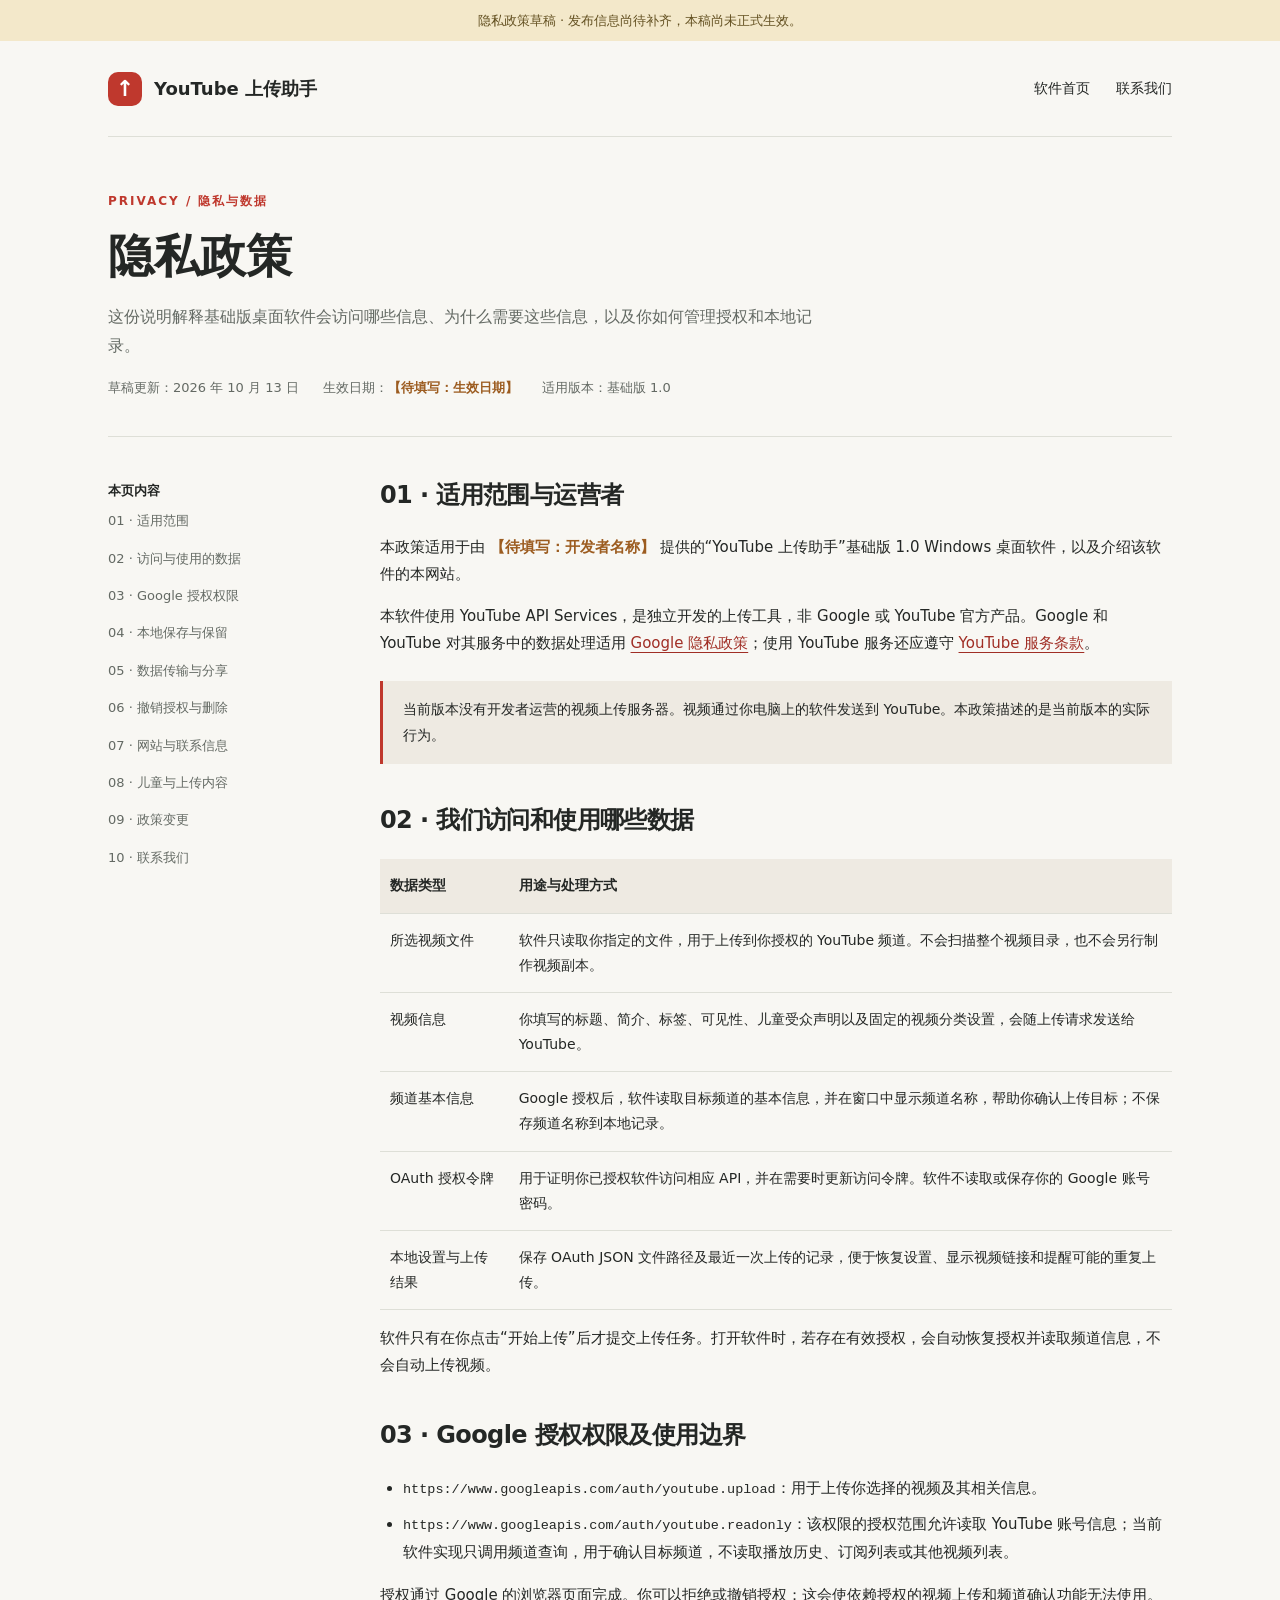
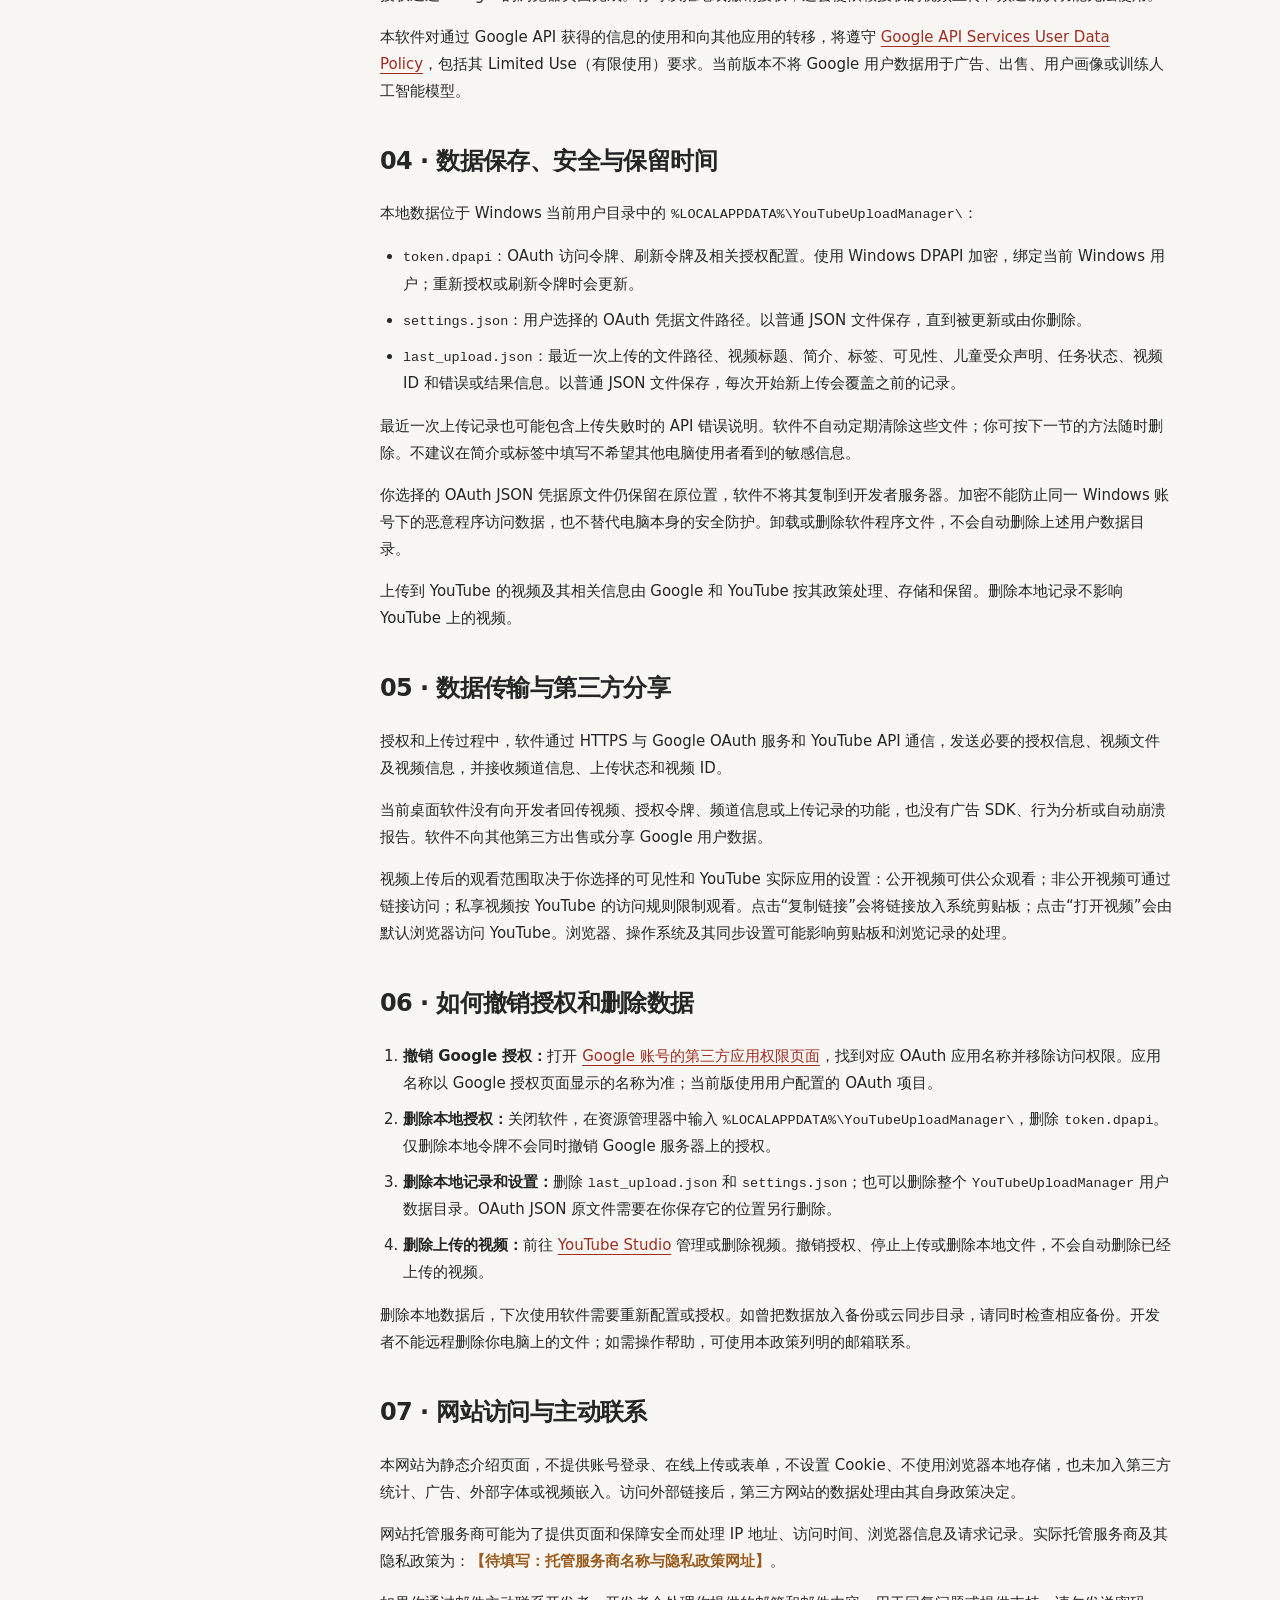
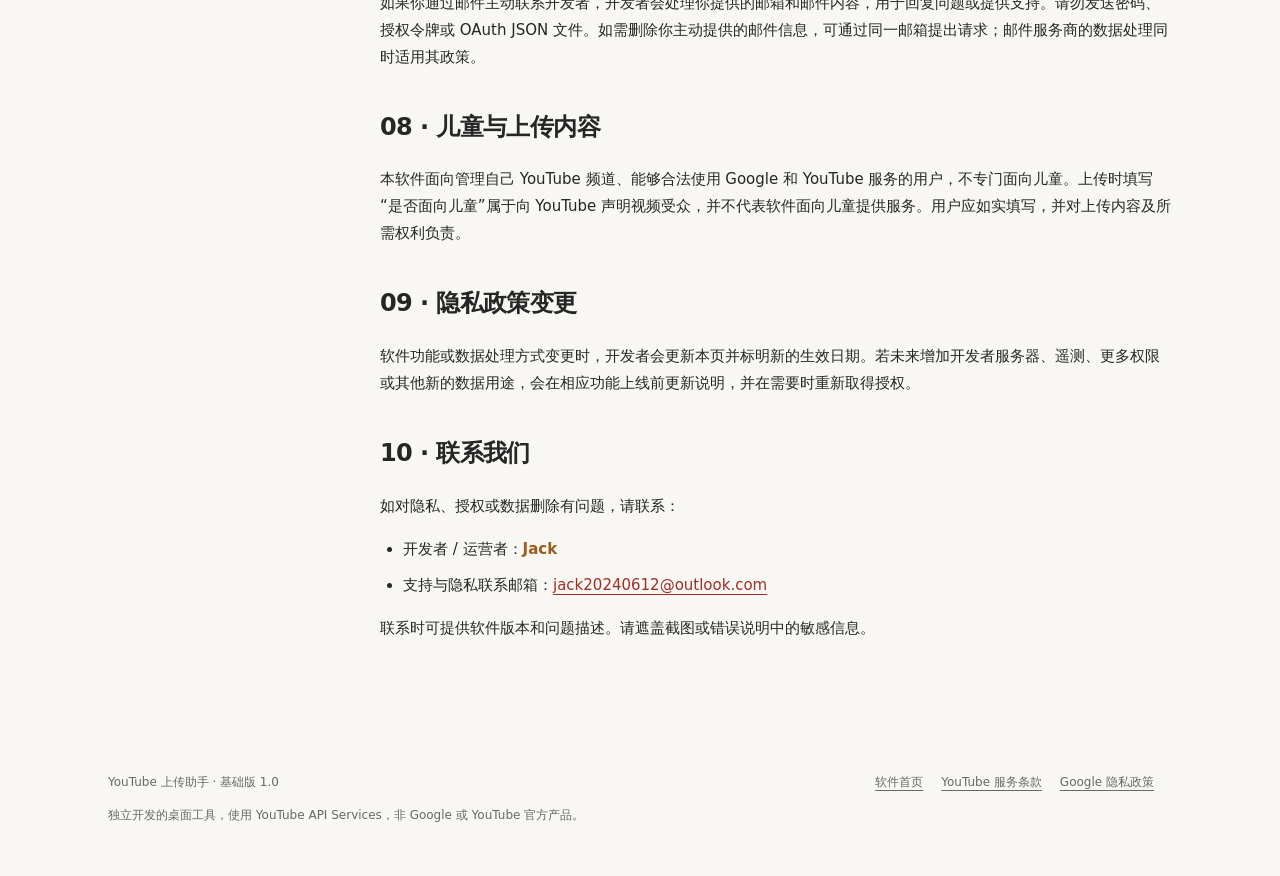
==== privacy.html @ 5f0cdc06 "Add files via upload" ====
<!doctype html>
<html lang="zh-CN">
<head>
  <meta charset="utf-8">
  <meta name="viewport" content="width=device-width, initial-scale=1">
  <meta name="description" content="了解 YouTube 上传助手访问的数据、Google 授权权限、本地保存方式，以及撤销授权与删除数据的方法。">
  <meta name="robots" content="noindex">
  <title>隐私政策 — YouTube 上传助手</title>
  <link rel="stylesheet" href="styles.css">
</head>
<body>
  <a class="skip" href="#main">跳到正文</a>
  <!-- 发布前：补齐运营者与联系方式，确认全部处理方式与实际版本一致，再更新生效日期。 -->
  <div class="draft">隐私政策草稿 · 发布信息尚待补齐，本稿尚未正式生效。</div>
  <div class="wrap">
    <header class="nav"><a class="brand" href="index.html"><span class="mark" aria-hidden="true">↑</span>YouTube 上传助手</a><nav class="nav-links" aria-label="主导航"><a href="index.html">软件首页</a><a href="index.html#contact">联系我们</a></nav></header>
    <main id="main">
      <header class="policy-header"><span class="eyebrow">Privacy / 隐私与数据</span><h1>隐私政策</h1><p>这份说明解释基础版桌面软件会访问哪些信息、为什么需要这些信息，以及你如何管理授权和本地记录。</p><div class="policy-meta"><span>草稿更新：2026 年 10 月 13 日</span><span>生效日期：<strong class="placeholder">【待填写：生效日期】</strong></span><span>适用版本：基础版 1.0</span></div></header>
      <div class="policy-layout">
        <nav class="toc" aria-label="隐私政策目录"><strong>本页内容</strong><a href="#scope">01 · 适用范围</a><a href="#data">02 · 访问与使用的数据</a><a href="#permissions">03 · Google 授权权限</a><a href="#storage">04 · 本地保存与保留</a><a href="#sharing">05 · 数据传输与分享</a><a href="#control">06 · 撤销授权与删除</a><a href="#website">07 · 网站与联系信息</a><a href="#children">08 · 儿童与上传内容</a><a href="#changes">09 · 政策变更</a><a href="#contact">10 · 联系我们</a></nav>
        <article class="policy-body">
          <section id="scope"><h2>01 · 适用范围与运营者</h2><p>本政策适用于由 <strong class="placeholder">【待填写：开发者名称】</strong> 提供的“YouTube 上传助手”基础版 1.0 Windows 桌面软件，以及介绍该软件的本网站。</p><p>本软件使用 YouTube API Services，是独立开发的上传工具，非 Google 或 YouTube 官方产品。Google 和 YouTube 对其服务中的数据处理适用 <a href="https://policies.google.com/privacy">Google 隐私政策</a>；使用 YouTube 服务还应遵守 <a href="https://www.youtube.com/t/terms">YouTube 服务条款</a>。</p><div class="notice">当前版本没有开发者运营的视频上传服务器。视频通过你电脑上的软件发送到 YouTube。本政策描述的是当前版本的实际行为。</div></section>
          <section id="data"><h2>02 · 我们访问和使用哪些数据</h2><div class="table-scroll"><table><thead><tr><th scope="col">数据类型</th><th scope="col">用途与处理方式</th></tr></thead><tbody>
            <tr><td>所选视频文件</td><td>软件只读取你指定的文件，用于上传到你授权的 YouTube 频道。不会扫描整个视频目录，也不会另行制作视频副本。</td></tr>
            <tr><td>视频信息</td><td>你填写的标题、简介、标签、可见性、儿童受众声明以及固定的视频分类设置，会随上传请求发送给 YouTube。</td></tr>
            <tr><td>频道基本信息</td><td>Google 授权后，软件读取目标频道的基本信息，并在窗口中显示频道名称，帮助你确认上传目标；不保存频道名称到本地记录。</td></tr>
            <tr><td>OAuth 授权令牌</td><td>用于证明你已授权软件访问相应 API，并在需要时更新访问令牌。软件不读取或保存你的 Google 账号密码。</td></tr>
            <tr><td>本地设置与上传结果</td><td>保存 OAuth JSON 文件路径及最近一次上传的记录，便于恢复设置、显示视频链接和提醒可能的重复上传。</td></tr>
          </tbody></table></div><p>软件只有在你点击“开始上传”后才提交上传任务。打开软件时，若存在有效授权，会自动恢复授权并读取频道信息，不会自动上传视频。</p></section>
          <section id="permissions"><h2>03 · Google 授权权限及使用边界</h2><ul><li><code>https://www.googleapis.com/auth/youtube.upload</code>：用于上传你选择的视频及其相关信息。</li><li><code>https://www.googleapis.com/auth/youtube.readonly</code>：该权限的授权范围允许读取 YouTube 账号信息；当前软件实现只调用频道查询，用于确认目标频道，不读取播放历史、订阅列表或其他视频列表。</li></ul><p>授权通过 Google 的浏览器页面完成。你可以拒绝或撤销授权；这会使依赖授权的视频上传和频道确认功能无法使用。</p><p>本软件对通过 Google API 获得的信息的使用和向其他应用的转移，将遵守 <a href="https://developers.google.com/terms/api-services-user-data-policy">Google API Services User Data Policy</a>，包括其 Limited Use（有限使用）要求。当前版本不将 Google 用户数据用于广告、出售、用户画像或训练人工智能模型。</p></section>
          <section id="storage"><h2>04 · 数据保存、安全与保留时间</h2><p>本地数据位于 Windows 当前用户目录中的 <code>%LOCALAPPDATA%\YouTubeUploadManager\</code>：</p><ul><li><code>token.dpapi</code>：OAuth 访问令牌、刷新令牌及相关授权配置。使用 Windows DPAPI 加密，绑定当前 Windows 用户；重新授权或刷新令牌时会更新。</li><li><code>settings.json</code>：用户选择的 OAuth 凭据文件路径。以普通 JSON 文件保存，直到被更新或由你删除。</li><li><code>last_upload.json</code>：最近一次上传的文件路径、视频标题、简介、标签、可见性、儿童受众声明、任务状态、视频 ID 和错误或结果信息。以普通 JSON 文件保存，每次开始新上传会覆盖之前的记录。</li></ul><p>最近一次上传记录也可能包含上传失败时的 API 错误说明。软件不自动定期清除这些文件；你可按下一节的方法随时删除。不建议在简介或标签中填写不希望其他电脑使用者看到的敏感信息。</p><p>你选择的 OAuth JSON 凭据原文件仍保留在原位置，软件不将其复制到开发者服务器。加密不能防止同一 Windows 账号下的恶意程序访问数据，也不替代电脑本身的安全防护。卸载或删除软件程序文件，不会自动删除上述用户数据目录。</p><p>上传到 YouTube 的视频及其相关信息由 Google 和 YouTube 按其政策处理、存储和保留。删除本地记录不影响 YouTube 上的视频。</p></section>
          <section id="sharing"><h2>05 · 数据传输与第三方分享</h2><p>授权和上传过程中，软件通过 HTTPS 与 Google OAuth 服务和 YouTube API 通信，发送必要的授权信息、视频文件及视频信息，并接收频道信息、上传状态和视频 ID。</p><p>当前桌面软件没有向开发者回传视频、授权令牌、频道信息或上传记录的功能，也没有广告 SDK、行为分析或自动崩溃报告。软件不向其他第三方出售或分享 Google 用户数据。</p><p>视频上传后的观看范围取决于你选择的可见性和 YouTube 实际应用的设置：公开视频可供公众观看；非公开视频可通过链接访问；私享视频按 YouTube 的访问规则限制观看。点击“复制链接”会将链接放入系统剪贴板；点击“打开视频”会由默认浏览器访问 YouTube。浏览器、操作系统及其同步设置可能影响剪贴板和浏览记录的处理。</p></section>
          <section id="control"><h2>06 · 如何撤销授权和删除数据</h2><ol><li><strong>撤销 Google 授权：</strong>打开 <a href="https://myaccount.google.com/permissions">Google 账号的第三方应用权限页面</a>，找到对应 OAuth 应用名称并移除访问权限。应用名称以 Google 授权页面显示的名称为准；当前版使用用户配置的 OAuth 项目。</li><li><strong>删除本地授权：</strong>关闭软件，在资源管理器中输入 <code>%LOCALAPPDATA%\YouTubeUploadManager\</code>，删除 <code>token.dpapi</code>。仅删除本地令牌不会同时撤销 Google 服务器上的授权。</li><li><strong>删除本地记录和设置：</strong>删除 <code>last_upload.json</code> 和 <code>settings.json</code>；也可以删除整个 <code>YouTubeUploadManager</code> 用户数据目录。OAuth JSON 原文件需要在你保存它的位置另行删除。</li><li><strong>删除上传的视频：</strong>前往 <a href="https://studio.youtube.com/">YouTube Studio</a> 管理或删除视频。撤销授权、停止上传或删除本地文件，不会自动删除已经上传的视频。</li></ol><p>删除本地数据后，下次使用软件需要重新配置或授权。如曾把数据放入备份或云同步目录，请同时检查相应备份。开发者不能远程删除你电脑上的文件；如需操作帮助，可使用本政策列明的邮箱联系。</p></section>
          <section id="website"><h2>07 · 网站访问与主动联系</h2><p>本网站为静态介绍页面，不提供账号登录、在线上传或表单，不设置 Cookie、不使用浏览器本地存储，也未加入第三方统计、广告、外部字体或视频嵌入。访问外部链接后，第三方网站的数据处理由其自身政策决定。</p><p>网站托管服务商可能为了提供页面和保障安全而处理 IP 地址、访问时间、浏览器信息及请求记录。实际托管服务商及其隐私政策为：<strong class="placeholder">【待填写：托管服务商名称与隐私政策网址】</strong>。</p><p>如果你通过邮件主动联系开发者，开发者会处理你提供的邮箱和邮件内容，用于回复问题或提供支持。请勿发送密码、授权令牌或 OAuth JSON 文件。如需删除你主动提供的邮件信息，可通过同一邮箱提出请求；邮件服务商的数据处理同时适用其政策。</p></section>
          <section id="children"><h2>08 · 儿童与上传内容</h2><p>本软件面向管理自己 YouTube 频道、能够合法使用 Google 和 YouTube 服务的用户，不专门面向儿童。上传时填写“是否面向儿童”属于向 YouTube 声明视频受众，并不代表软件面向儿童提供服务。用户应如实填写，并对上传内容及所需权利负责。</p></section>
          <section id="changes"><h2>09 · 隐私政策变更</h2><p>软件功能或数据处理方式变更时，开发者会更新本页并标明新的生效日期。若未来增加开发者服务器、遥测、更多权限或其他新的数据用途，会在相应功能上线前更新说明，并在需要时重新取得授权。</p></section>
          <section id="contact"><h2>10 · 联系我们</h2><p>如对隐私、授权或数据删除有问题，请联系：</p><ul><li>开发者 / 运营者：<strong class="placeholder">Jack</strong></li><li>支持与隐私联系邮箱：<a href="mailto:jack20240612@outlook.com">jack20240612@outlook.com</a></li></ul><p>联系时可提供软件版本和问题描述。请遮盖截图或错误说明中的敏感信息。</p></section>
        </article>
      </div>
    </main>
    <footer><div class="footer-line"><span>YouTube 上传助手 · 基础版 1.0</span><div><a href="index.html">软件首页</a><a href="https://www.youtube.com/t/terms">YouTube 服务条款</a><a href="https://policies.google.com/privacy">Google 隐私政策</a></div></div><p>独立开发的桌面工具，使用 YouTube API Services，非 Google 或 YouTube 官方产品。</p></footer>
  </div>
</body>
</html>
---- styles.css ----
:root{--paper:#f8f7f3;--ink:#242725;--muted:#646a64;--line:#dedfd7;--red:#bf382d;--soft:#eeeae2;--white:#fff;--radius:16px}
*{box-sizing:border-box}html{scroll-behavior:smooth;scroll-padding-top:28px}body{margin:0;background:var(--paper);color:var(--ink);font-family:system-ui,-apple-system,"Segoe UI","Microsoft YaHei",sans-serif;line-height:1.8}a{color:inherit;text-underline-offset:4px}a:hover{color:var(--red)}a:focus-visible,summary:focus-visible{outline:3px solid var(--red);outline-offset:5px}::selection{background:#f2c7bf}.wrap{max-width:1120px;margin:auto;padding:0 28px}.skip{position:absolute;left:12px;top:-80px;background:var(--ink);color:white;padding:8px 16px;z-index:10}.skip:focus{top:12px}.draft{padding:9px 28px;background:#f3e8ca;color:#635021;font-size:13px;text-align:center}.nav{display:flex;align-items:center;justify-content:space-between;gap:24px;min-height:96px;border-bottom:1px solid var(--line)}.brand{display:flex;align-items:center;gap:12px;text-decoration:none;font-weight:750;font-size:18px;white-space:nowrap}.mark{width:34px;height:34px;border-radius:10px;background:var(--red);color:white;display:grid;place-items:center;font-size:22px;line-height:1}.nav-links{display:flex;gap:26px;font-size:14px}.nav-links a{text-decoration:none}.eyebrow{display:block;color:var(--red);font-size:12px;font-weight:750;letter-spacing:2px;text-transform:uppercase}.hero{display:grid;grid-template-columns:1.1fr 1fr;gap:64px;align-items:center;padding:82px 0 68px}.hero h1{font-size:clamp(38px,4.6vw,60px);line-height:1.2;letter-spacing:-2px;margin:20px 0 24px;font-weight:760}.hero p{font-size:17px;color:var(--muted);max-width:470px}.actions{display:flex;gap:12px;flex-wrap:wrap;margin:30px 0 20px}.button{display:inline-flex;align-items:center;justify-content:center;padding:12px 22px;background:var(--ink);color:white;border-radius:7px;text-decoration:none;font-size:14px;font-weight:650}.button:hover{background:var(--red);color:white}.button.secondary{background:transparent;color:var(--ink);border:1px solid var(--line)}.small{font-size:13px!important;color:var(--muted)}.window{background:var(--white);border:1px solid var(--line);border-radius:var(--radius);box-shadow:0 18px 48px #272a2510;overflow:hidden;transform:rotate(1deg)}.window-bar{display:flex;align-items:center;gap:6px;border-bottom:1px solid var(--line);padding:14px 18px;font-size:11px;color:var(--muted)}.dot{width:7px;height:7px;border-radius:50%;background:#cccfc9}.window-bar span:last-child{margin-left:auto}.window-body{padding:26px}.mock-title{font-size:18px;font-weight:700;margin-bottom:18px}.file{display:flex;align-items:center;gap:14px;background:var(--paper);padding:18px;border-radius:10px;border:1px dashed #c6c9bf}.file-icon{font-size:24px;color:var(--red)}.file b{font-size:14px;display:block}.file small{color:var(--muted);font-size:12px}.mock-field{padding:14px 0;border-bottom:1px solid #eee;display:flex;justify-content:space-between;font-size:13px}.mock-field span{color:var(--muted)}.mock-status{margin-top:24px;display:flex;justify-content:space-between;align-items:center;font-size:13px}.badge{background:#e9f1e7;color:#466044;padding:3px 9px;border-radius:4px;font-size:11px}.meter{height:6px;background:#eee;border-radius:8px;margin:12px 0}.meter:before{content:"";display:block;height:100%;width:100%;background:#6a8464;border-radius:8px}.mock-result{font-size:12px;color:var(--muted);margin:0}.caption{font-size:11px;text-align:right;color:var(--muted);margin-top:18px}.facts{display:flex;gap:36px;border-top:1px solid var(--line);border-bottom:1px solid var(--line);padding:20px 0;font-size:13px;color:var(--muted)}.facts strong{color:var(--ink);margin-right:8px}.section{padding:64px 0;border-bottom:1px solid var(--line)}h2{font-size:30px;line-height:1.4;letter-spacing:-.6px;margin:12px 0 22px}h3{font-size:18px;line-height:1.5}.section-head{display:flex;align-items:baseline;justify-content:space-between;gap:32px}.section-head p{color:var(--muted);font-size:14px}.features{display:grid;grid-template-columns:repeat(3,1fr);gap:36px;margin-top:22px}.number{font-size:13px;color:var(--red);font-weight:650}.features p{color:var(--muted);font-size:14px}.steps{display:grid;grid-template-columns:repeat(3,1fr);gap:30px;list-style:none;padding:0;margin:30px 0}.steps li{border-left:1px solid var(--line);padding-left:22px}.steps p{color:var(--muted);font-size:14px}.privacy-callout{display:grid;grid-template-columns:1fr 1fr;gap:60px;background:var(--soft);padding:36px;border-radius:var(--radius);margin-top:36px}.privacy-callout p{font-size:14px;color:var(--muted)}.permissions{margin:0;padding:0;list-style:none}.permissions li+li{border-top:1px solid #d6d3c9;margin-top:18px;padding-top:18px}.permissions b{font-size:15px}.permissions code{font-size:11px;color:var(--muted);overflow-wrap:anywhere}.permissions p{margin:3px 0}.contact{display:grid;grid-template-columns:1fr 1fr;gap:36px}.contact p{font-size:14px;color:var(--muted)}.contact-data{padding-top:12px}.contact-data div{padding:12px 0;border-bottom:1px solid var(--line);font-size:14px}.contact-data span{color:var(--muted);display:block;font-size:12px}.placeholder{color:#9c5c20;font-weight:600;overflow-wrap:anywhere}footer{padding:30px 0 40px;color:var(--muted);font-size:12px}.footer-line{display:flex;justify-content:space-between;gap:24px;flex-wrap:wrap}footer a{margin-right:18px}footer p{max-width:850px}.policy-header{padding:54px 0 36px;border-bottom:1px solid var(--line)}.policy-header h1{font-size:46px;line-height:1.3;margin:14px 0 16px}.policy-header p{color:var(--muted);max-width:730px}.policy-layout{display:grid;grid-template-columns:220px minmax(0,1fr);gap:52px;padding:42px 0 60px}.toc{align-self:start;position:sticky;top:24px;font-size:13px}.toc a{display:block;color:var(--muted);text-decoration:none;padding:7px 0}.toc a:hover{color:var(--red)}.policy-body section{margin-bottom:40px}.policy-body h2{font-size:24px;margin-top:0}.policy-body p,.policy-body li{font-size:15px}.policy-body li{margin-bottom:9px}.policy-body ul,.policy-body ol{padding-left:23px}.notice{border-left:3px solid var(--red);background:var(--soft);padding:16px 20px;margin:24px 0;font-size:14px}code{font-family:Consolas,monospace;font-size:.9em;overflow-wrap:anywhere}.table-scroll{overflow-x:auto}table{width:100%;border-collapse:collapse;font-size:14px}th,td{text-align:left;vertical-align:top;border-bottom:1px solid var(--line);padding:14px 10px}th{background:var(--soft);font-weight:650}.policy-body a{color:#a02e25}.policy-meta{display:flex;gap:24px;flex-wrap:wrap;font-size:13px;color:var(--muted)}
@media(max-width:800px){.hero{grid-template-columns:1fr;gap:34px;padding:48px 0}.hero h1{letter-spacing:-1px}.hero p{max-width:none}.window{transform:none;max-width:520px}.features,.steps{grid-template-columns:1fr;gap:14px}.features article{border-top:1px solid var(--line);padding-top:20px}.privacy-callout,.contact{grid-template-columns:1fr;gap:18px}.section-head{display:block}.section{padding:42px 0}.policy-layout{grid-template-columns:1fr;gap:30px}.toc{position:static;border-bottom:1px solid var(--line);padding-bottom:20px;display:flex;flex-wrap:wrap;gap:0 22px}.toc strong{flex-basis:100%}.policy-header h1{font-size:36px}}
@media(max-width:480px){.wrap{padding:0 20px}.nav{min-height:82px;align-items:flex-start;flex-direction:column;justify-content:center;gap:8px;padding:14px 0}.nav-links{gap:20px}.brand{font-size:17px}.hero h1{font-size:38px}.facts{flex-direction:column;gap:8px}.privacy-callout{padding:24px}.window-body{padding:20px}.draft{padding:9px 20px;text-align:left}.policy-meta{gap:6px 20px}}
@media(prefers-reduced-motion:reduce){html{scroll-behavior:auto}}
@media print{.draft,.nav-links,.toc,.actions{display:none}.policy-layout{display:block}.wrap{max-width:none}.policy-body section{break-inside:avoid}body{background:white}.window{box-shadow:none}a{color:inherit!important}}
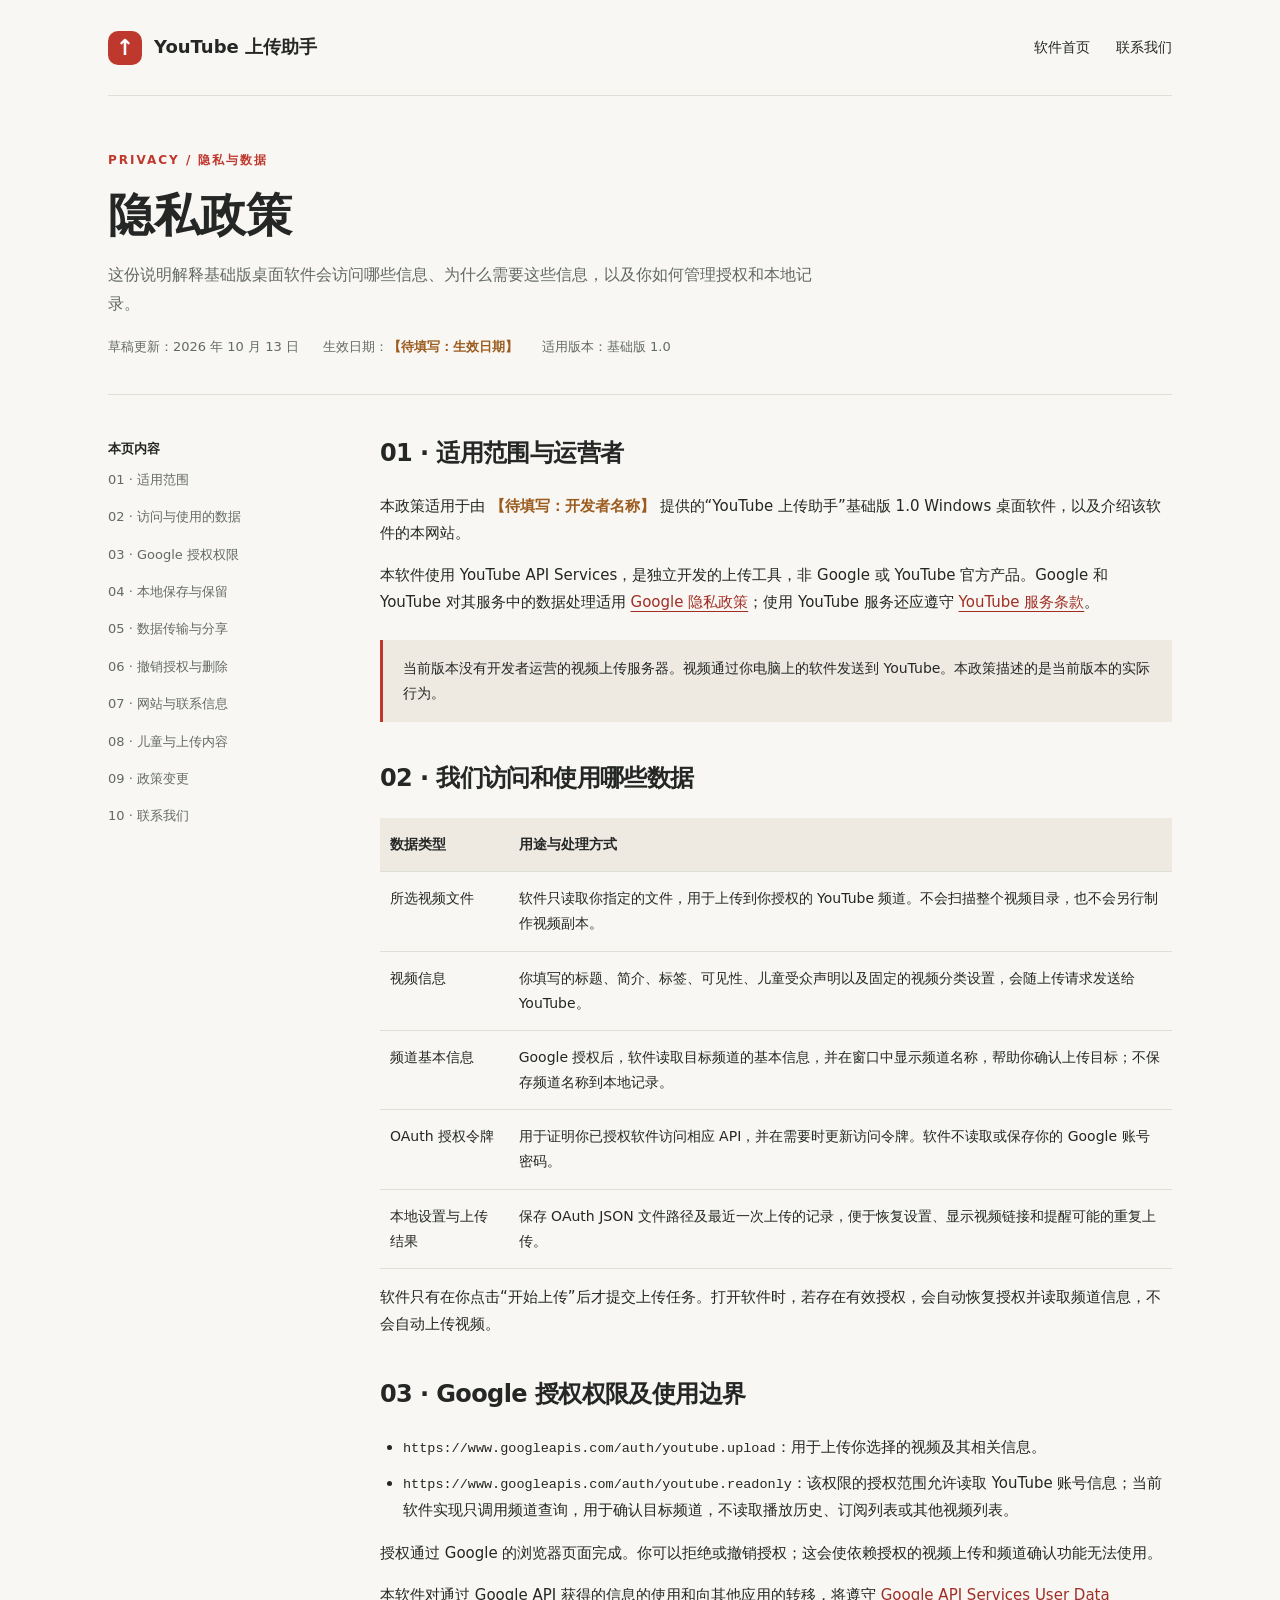
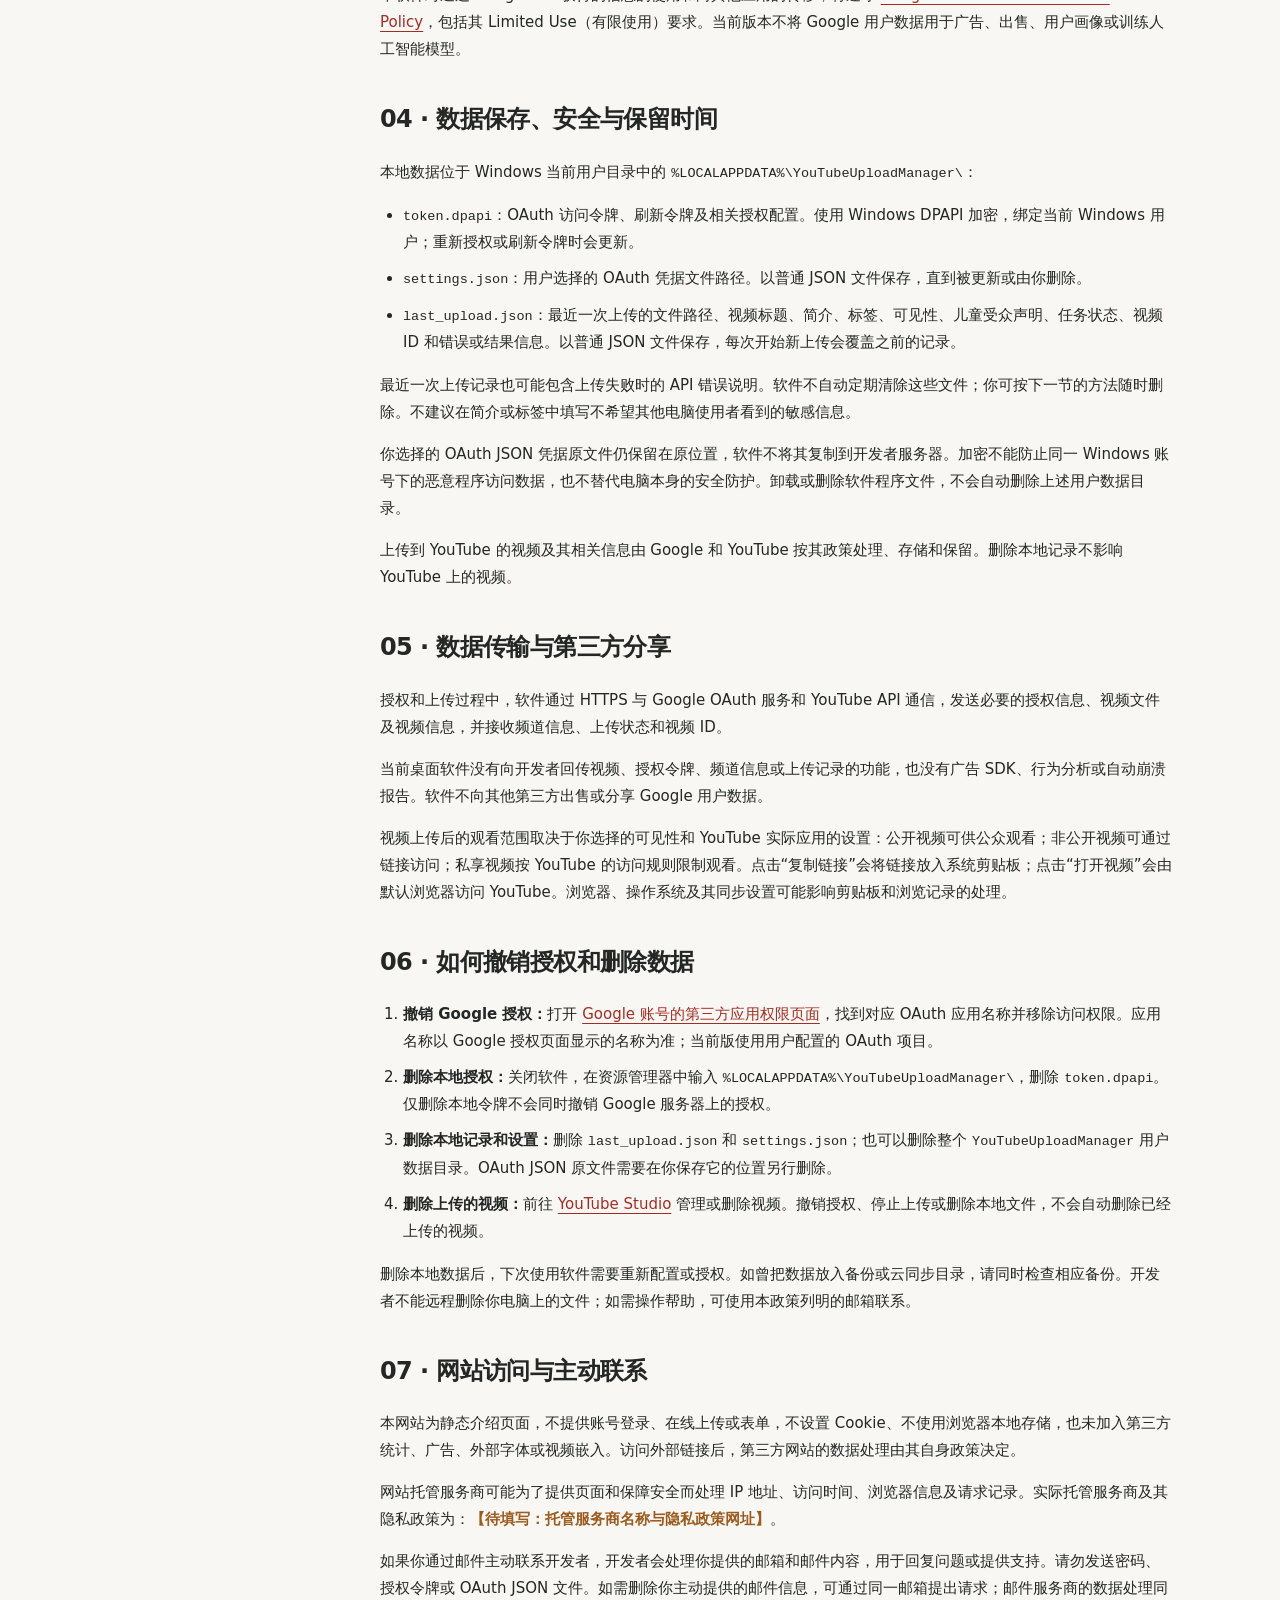
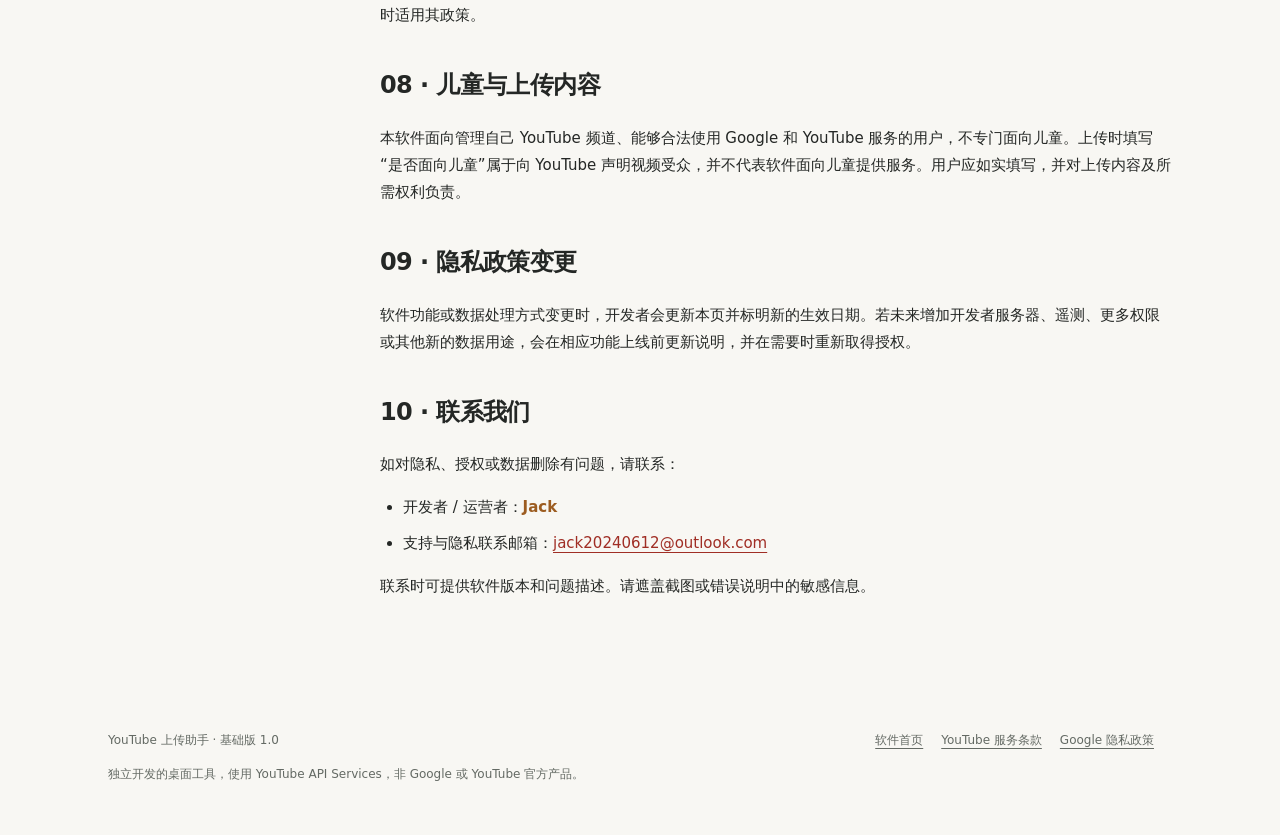
==== commit da5e3034: "去掉顶部说明内容" ====
--- a/privacy.html
+++ b/privacy.html
@@ -11,7 +11,6 @@
 <body>
   <a class="skip" href="#main">跳到正文</a>
   <!-- 发布前：补齐运营者与联系方式，确认全部处理方式与实际版本一致，再更新生效日期。 -->
-  <div class="draft">隐私政策草稿 · 发布信息尚待补齐，本稿尚未正式生效。</div>
   <div class="wrap">
     <header class="nav"><a class="brand" href="index.html"><span class="mark" aria-hidden="true">↑</span>YouTube 上传助手</a><nav class="nav-links" aria-label="主导航"><a href="index.html">软件首页</a><a href="index.html#contact">联系我们</a></nav></header>
     <main id="main">
